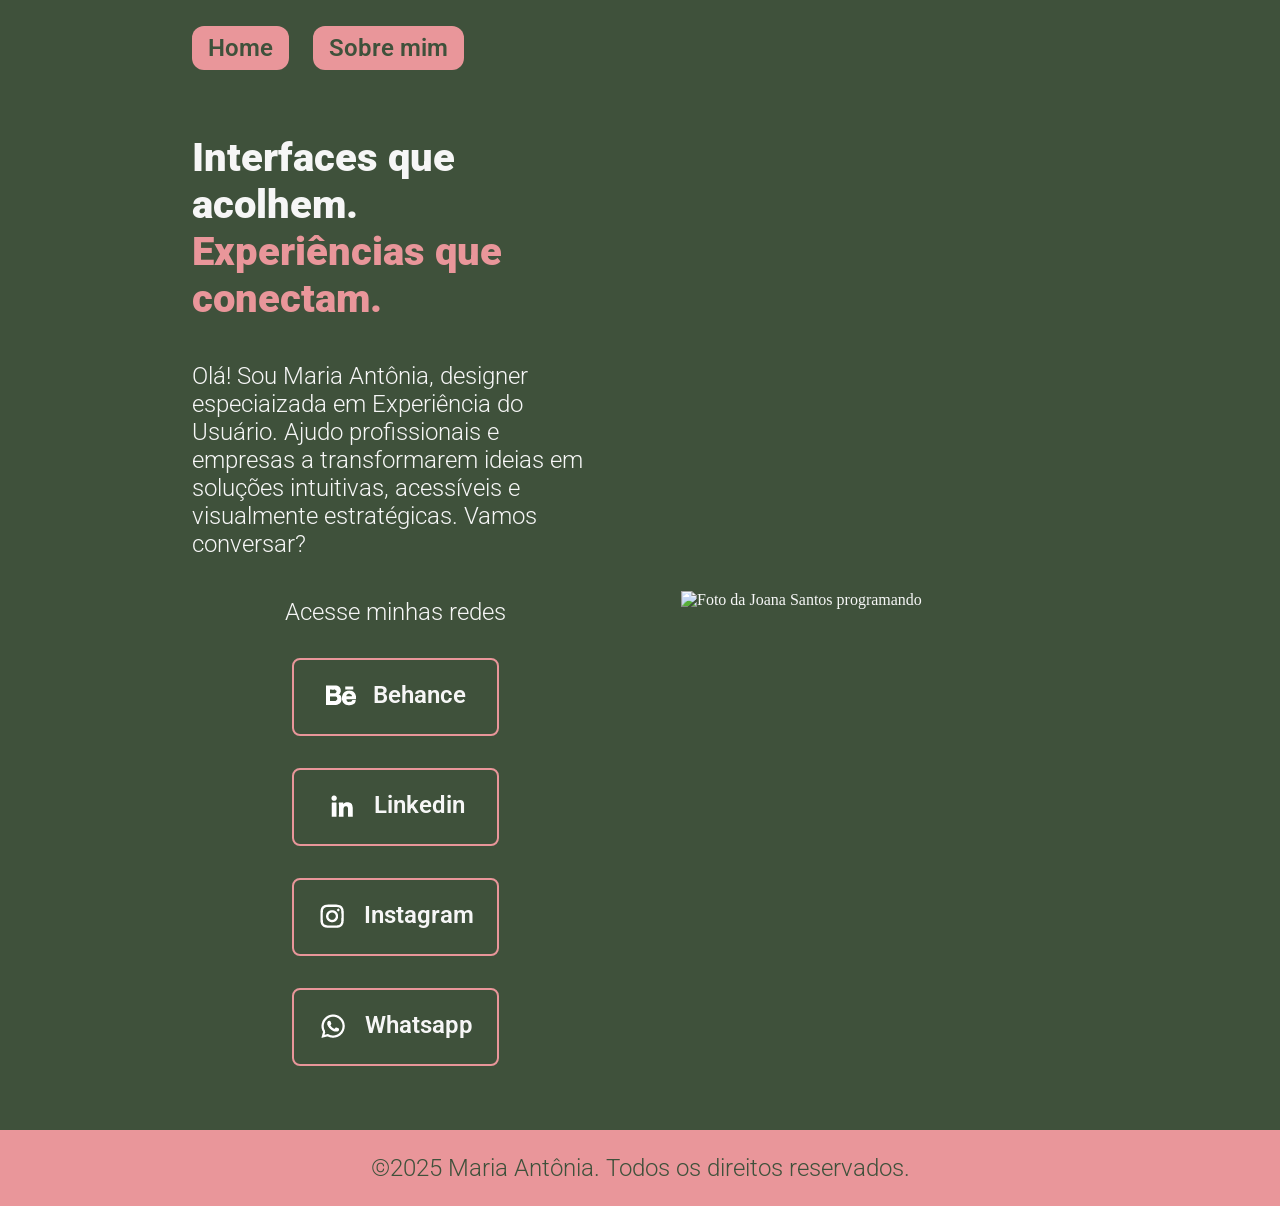
==== index.html @ 0b15c007 "Add files via upload" ====
<!DOCTYPE html>
<html lang="pt-br">

<head>
    <meta charset="UTF-8">
    <meta http-equiv="X-UA-Compatible" content="IE=edge">
    <meta name="viewport" content="width=device-width, initial-scale=1.0">
    <title>Portifolio Maria Antonia</title>
    <link rel="stylesheet" href="./styles/style.css">
</head>

<body>
    <header class="cabecalho">
        <nav class="cabecalho__menu">
            <a class="cabecalho__menu__link" href="index.html">Home</a>
            <a class="cabecalho__menu__link" href="about.html">Sobre mim</a>
        </nav>
    </header>
    <main class="apresentacao">
        <section class="apresentacao__conteudo">
            <h1 class="apresentacao__conteudo__titulo">Interfaces que acolhem.<strong 
            class="titulo-destaque"> Experiências que conectam.
            </strong></h1>
            <p class="apresentacao__conteudo__texto">Olá! Sou Maria Antônia, designer 
            especiaizada em Experiência do Usuário. Ajudo profissionais e empresas a 
            transformarem ideias em soluções intuitivas, acessíveis e visualmente estratégicas.
            Vamos conversar?</p>
            <div class="apresentacao__links">
                <h2 class="apresentacao__links__subtitulo">Acesse minhas redes</h2>
                <a class="apresentacao__links__navegacao" href="https://www.behance.net/mariaantoniarf">
                    <img src="./assets/behance.png">
                    Behance
                </a>
                <a class="apresentacao__links__navegacao" href="https://www.linkedin.com/in/maria-antonia-fischer/">
                    <img src="./assets/linkedin.png">
                    Linkedin
                </a>
                <a class="apresentacao__links__navegacao" href="https://www.instagram.com/m.antoniaf/">
                    <img src="./assets/instagram.png">
                    Instagram
                </a>
                <a class="apresentacao__links__navegacao" href="https://wa.me/5551995896219">
                    <img src="./assets/whatsapp.png">
                    Whatsapp
                </a>
            </div>
        </section>
        <img class="apresentacao__imagem" src="./assets/imagem.png" alt="Foto da Joana Santos programando">
    </main>
    <footer class="rodape">
        <p>©2025 Maria Antônia. Todos os direitos reservados.</p>
    </footer>
</body>

</html>
---- styles/style.css ----
@import url('https://fonts.googleapis.com/css2?family=Roboto:wght@300;400;700;900&display=swap');

:root {
    --cor-primaria: #3f513b;
    --cor-secundaria: #F6F6F6;
    --cor-terciaria: #e9969a;
    --cor-hover: #618559;

    --fonte-titulo: 'Roboto', sans-serif;
    --fonte-texto: 'Roboto', sans-serif; 
}
*{
    margin: 0;
    padding: 0;
}

body{
    box-sizing: border-box;
    background-color: var(--cor-primaria);
    color: var(--cor-secundaria);
}

.cabecalho{
    padding: 2% 0% 0% 15%;
    font-family: var(--fonte-texto);
    font-weight: 300;
}
.cabecalho__menu{
    display: flex;
    gap: 24px;
}
.cabecalho__menu__link{
    font-size: 1.5rem;
    font-weight: 600;
    color: var(--cor-primaria);
    background-color: var(--cor-terciaria);
    text-decoration: none;
    padding: 8px 16px;
    border-radius: 12px;
    transition: background-color 0.3s ease, color 0.3s ease;
    
}

.cabecalho__menu__link:hover {
    background-color: var(--cor-hover);
    color: var(--cor-secundaria);
}


.apresentacao{
    padding: 5% 15%;
    display: flex;
    align-items: center;
    justify-content: space-between;
    gap: 82px;
}
.apresentacao__conteudo{
    width: 50%;
    display: flex;
    flex-direction: column;
    gap: 40px;
}

.apresentacao__conteudo__titulo{
    font-size: 2.25rem;
    font-family: var(--fonte-titulo);
    font-weight: 900; 
    font-size: 2.5rem; 
}
.titulo-destaque{
    color: var(--cor-terciaria);
    font-family: var(--fonte-titulo);
    font-weight: 900; 
    font-size: 2.5rem; 
}
.apresentacao__conteudo__texto{
    font-size: 1.5rem;
    font-family: var(--fonte-secundaria);
    font-family: var(--fonte-texto);
    font-weight: 300; 
}

.apresentacao__links{
    display: flex;
    flex-direction: column;
    justify-content: space-between;
    align-items: center;
    gap: 32px;
    font-family: var(--fonte-titulo);
    font-weight: 900; 
    font-size: 2.5rem; 
}
.apresentacao__links__subtitulo{
    font-weight: 400;
    font-size: 1.5rem;
    font-family: var(--fonte-texto);
    font-weight: 300;
}
.apresentacao__links__navegacao{
    display: flex;
    justify-content: center;
    gap: 16px;
    border: 2px solid var(--cor-terciaria);
    width: 50%;
    text-align: center;
    border-radius: 8px;
    font-size: 1.5rem;
    font-weight: 600;
    padding: 21.5px 0;
    text-decoration: none;
    color: var(--cor-secundaria);
    font-family: var(--fonte-secundaria);
}
.apresentacao__links__navegacao:hover{
    background-color: var(--cor-hover);
}
.apresentacao__imagem{
    width: 50%;
}
.rodape{
    color: var(--cor-primaria);
    background-color: var(--cor-terciaria);
    padding: 24px;
    text-align: center;
    font-size: 1.5rem;
    font-weight: 400;
    font-family: var(--fonte-texto);
    font-weight: 300; 
}

@media (max-width: 1200px) {
    .cabecalho{
         padding: 10%;  
    }
    .cabecalho__menu{
        justify-content: center;
    }
    .apresentacao{
        flex-direction: column-reverse;
        padding: 5%;
    }
    .apresentacao__conteudo{
        width: auto;
    }
}
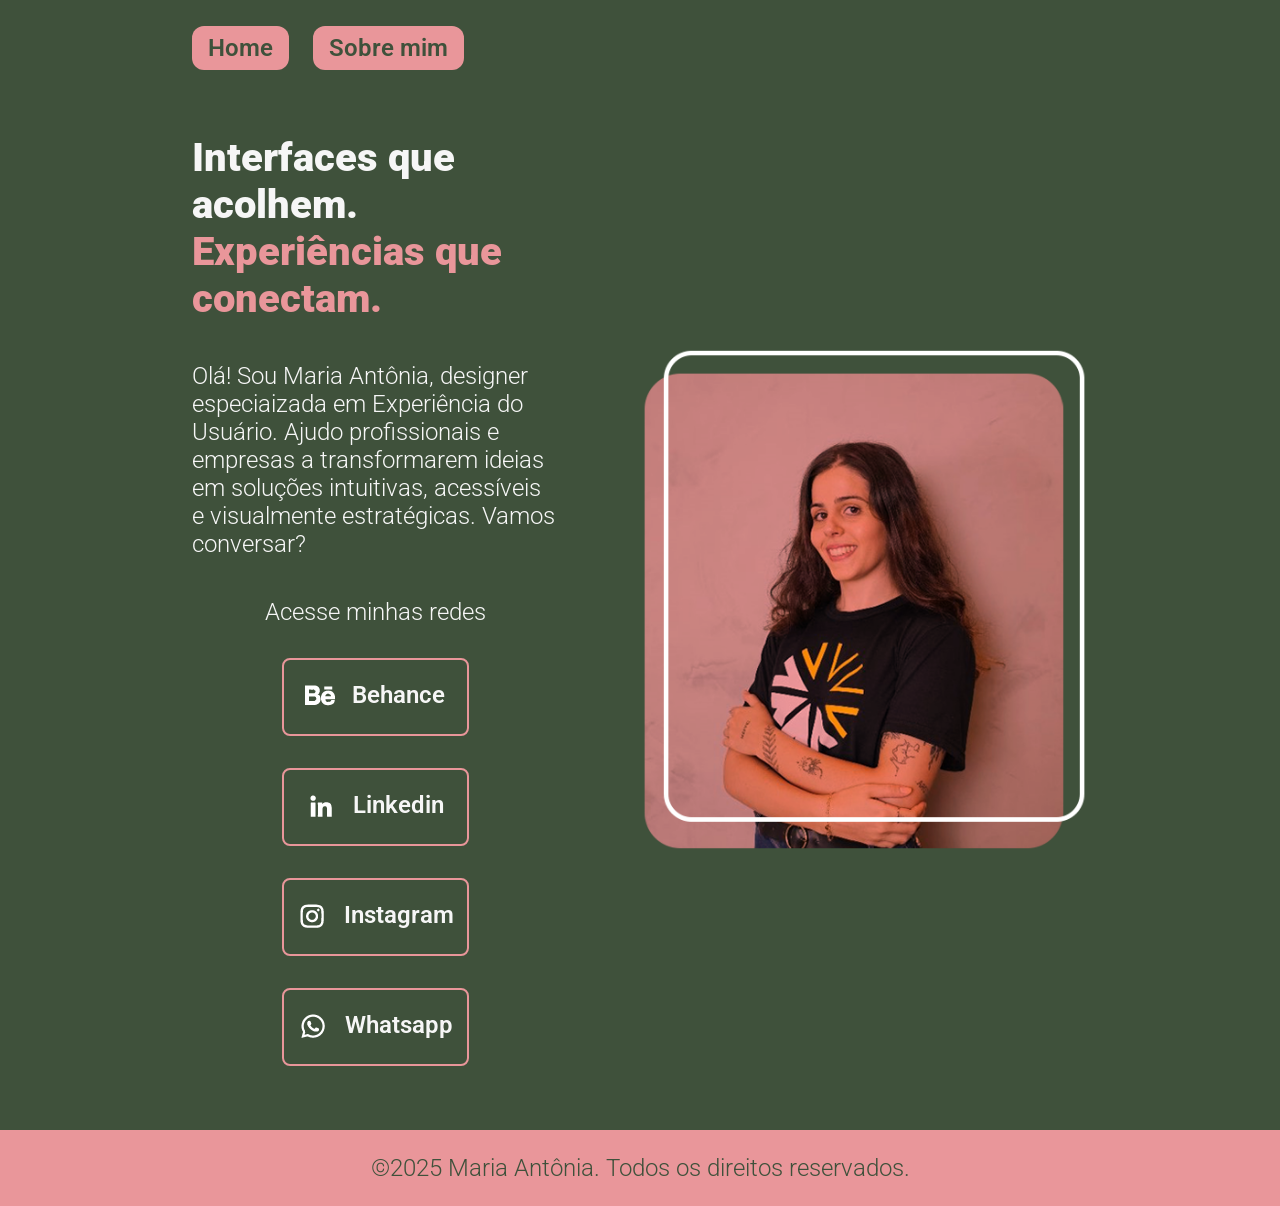
==== commit b8429973: "Update index.html Correção no link da imagem principal." ====
--- a/index.html
+++ b/index.html
@@ -45,11 +45,11 @@
                 </a>
             </div>
         </section>
-        <img class="apresentacao__imagem" src="./assets/imagem.png" alt="Foto da Joana Santos programando">
+        <img class="apresentacao__imagem" src="./assets/Imagem.png" alt="Foto da Maria Antonia">
     </main>
     <footer class="rodape">
         <p>©2025 Maria Antônia. Todos os direitos reservados.</p>
     </footer>
 </body>
 
-</html>+</html>
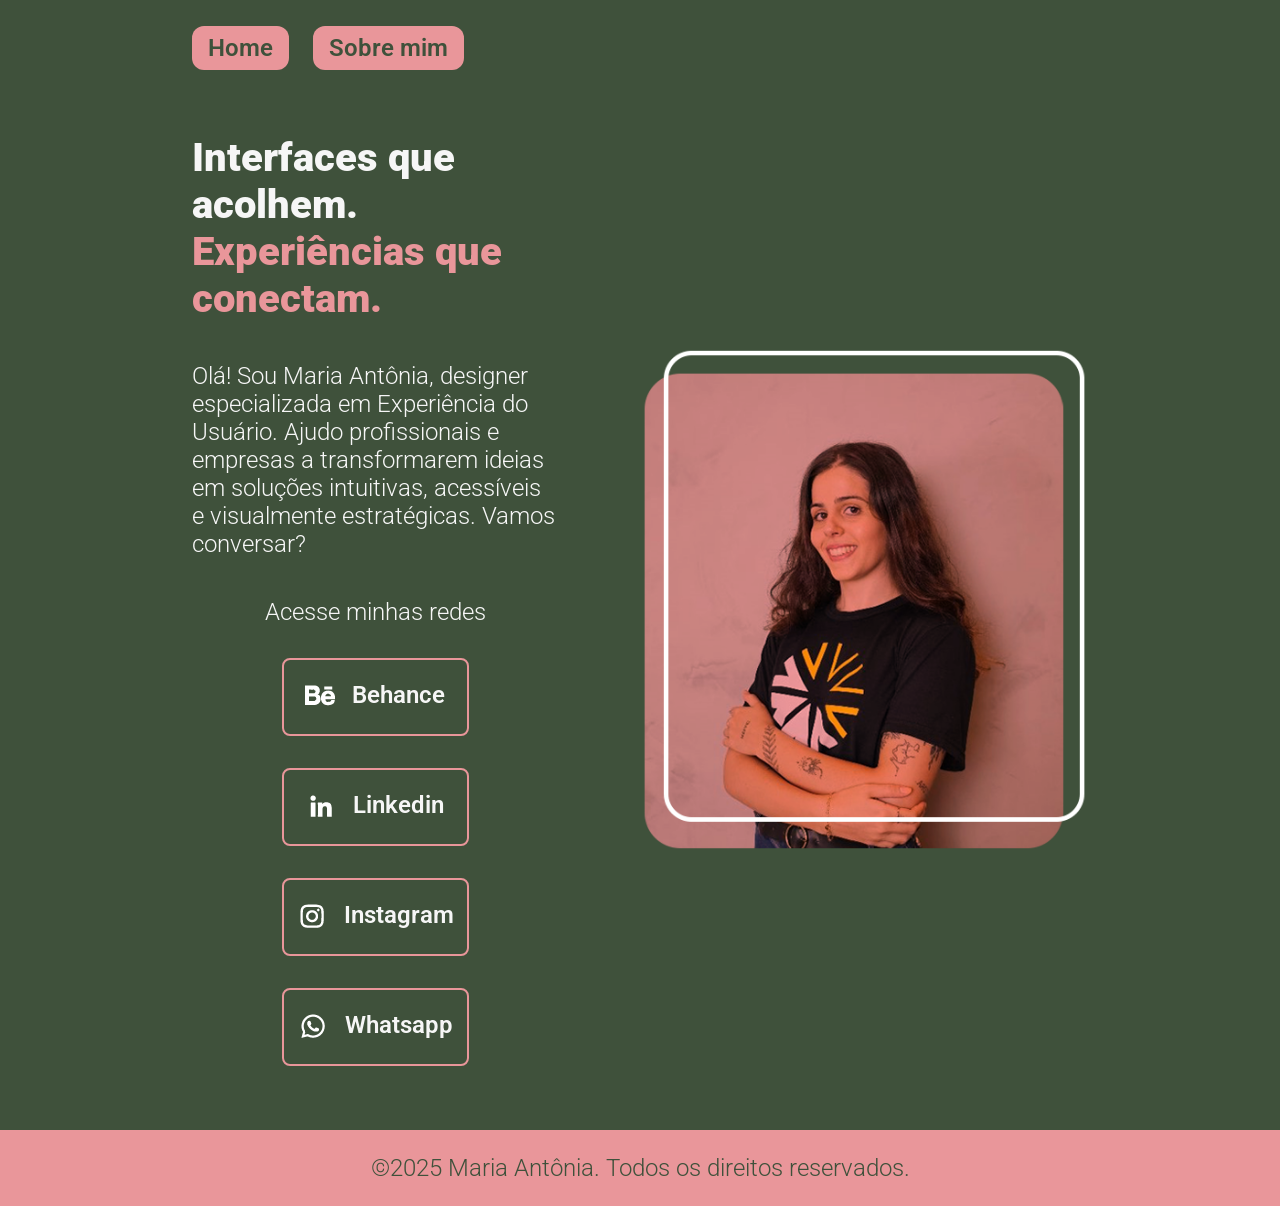
==== commit 6f0458c9: "Update index.html correções" ====
--- a/index.html
+++ b/index.html
@@ -5,7 +5,7 @@
     <meta charset="UTF-8">
     <meta http-equiv="X-UA-Compatible" content="IE=edge">
     <meta name="viewport" content="width=device-width, initial-scale=1.0">
-    <title>Portifolio Maria Antonia</title>
+    <title>Portfolio Maria Antonia</title>
     <link rel="stylesheet" href="./styles/style.css">
 </head>
 
@@ -22,7 +22,7 @@
             class="titulo-destaque"> Experiências que conectam.
             </strong></h1>
             <p class="apresentacao__conteudo__texto">Olá! Sou Maria Antônia, designer 
-            especiaizada em Experiência do Usuário. Ajudo profissionais e empresas a 
+            especializada em Experiência do Usuário. Ajudo profissionais e empresas a 
             transformarem ideias em soluções intuitivas, acessíveis e visualmente estratégicas.
             Vamos conversar?</p>
             <div class="apresentacao__links">
